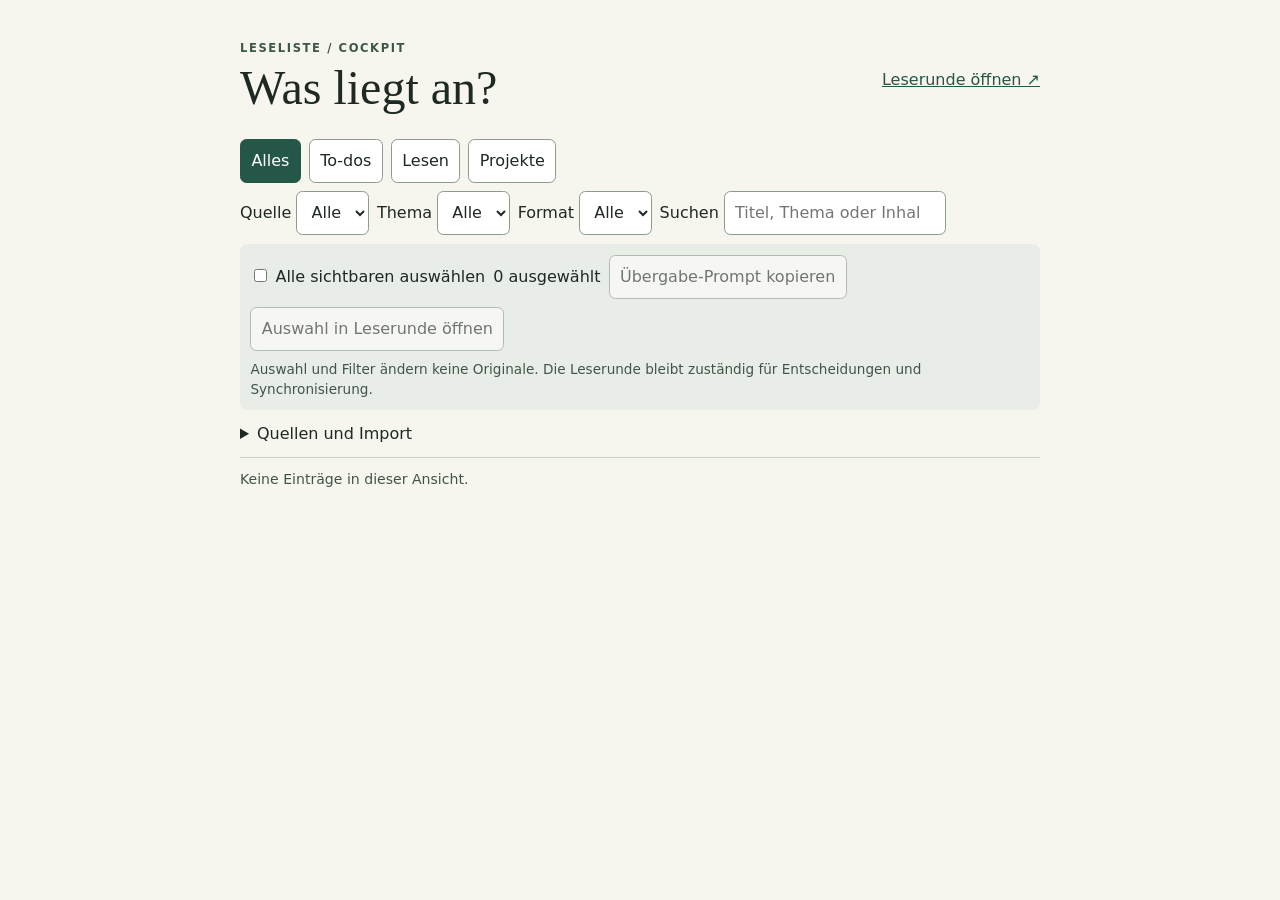
==== cockpit.html @ c9da0376 "Source projection: so-archive" ====
<!doctype html>
<html lang="de">
<head>
  <meta charset="utf-8">
  <meta name="viewport" content="width=device-width, initial-scale=1">
  <title>Cockpit · Leseliste</title>
  <link rel="stylesheet" href="/cockpit.css">
  <script src="/cockpit.js" defer></script>
</head>
<body>
  <main>
    <header><div><p class="mark">LESELISTE / COCKPIT</p><h1>Was liegt an?</h1></div><a href="/">Leserunde öffnen ↗</a></header>
    <div class="toolbar">
      <nav aria-label="Ansicht">
        <button type="button" data-kind="all" aria-pressed="true">Alles</button>
        <button type="button" data-kind="task" aria-pressed="false">To-dos</button>
        <button type="button" data-kind="reading" aria-pressed="false">Lesen</button>
        <button type="button" data-kind="project" aria-pressed="false">Projekte</button>
      </nav>
      <div class="filters">
        <label>Quelle <select id="sourceFilter"><option value="">Alle</option></select></label>
        <label>Thema <select id="topicFilter"><option value="">Alle</option></select></label>
        <label>Format <select id="formatFilter"><option value="">Alle</option></select></label>
        <label class="search">Suchen <input id="search" type="search" placeholder="Titel, Thema oder Inhalt"></label>
      </div>
    </div>
    <section class="bulk" aria-label="Mehrfachauswahl">
      <label><input id="selectVisible" type="checkbox"> Alle sichtbaren auswählen</label>
      <span id="selectionCount" aria-live="polite">0 ausgewählt</span>
      <button id="copyPrompts" type="button" disabled>Übergabe-Prompt kopieren</button>
      <button id="reviewSelected" type="button" disabled>Auswahl in Leserunde öffnen</button>
      <p>Auswahl und Filter ändern keine Originale. Die Leserunde bleibt zuständig für Entscheidungen und Synchronisierung.</p>
    </section>
    <details class="sources">
      <summary>Quellen und Import</summary>
      <p>Die Originale bleiben unverändert. Lokale Ordner und Keep-Exporte liest der Rechner, auf dem Leseliste läuft.</p>
      <ul id="sources"></ul>
      <button type="button" id="reload">Lokale Quellen neu laden</button>
      <button type="button" id="posteo">Tasks.org über Posteo abrufen</button>
    </details>
    <p id="count" role="status">Lade Einträge …</p>
    <ul aria-label="Einträge" id="items"></ul>
    <button type="button" id="more" hidden>Weitere Einträge anzeigen</button>
  </main>
</body>
</html>
---- cockpit.css ----
*{box-sizing:border-box}
:root{color-scheme:light;background:#f6f5ee;color:#1e2923;font:1rem/1.5 system-ui,sans-serif}
body{margin:0}main{width:min(880px,100%);margin:auto;padding:clamp(16px,4vw,40px)}
header,.toolbar,nav,.filters,.bulk{display:flex;align-items:center;justify-content:space-between;gap:.5rem;flex-wrap:wrap}
header{margin-bottom:1.2rem}h1{font:clamp(2rem,5vw,3rem)/1.1 Georgia,serif;margin:.1em 0}.mark{font-size:.72rem;color:#3e574b;letter-spacing:.14em;font-weight:750;margin:0}
a{color:#245748}button,input,select{font:inherit;color:inherit;border:1px solid #8b9b8f;background:#fff;border-radius:.4rem;min-height:44px;padding:.35rem .65rem}button{cursor:pointer}
button[aria-pressed=true]{background:#245748;border-color:#245748;color:white}button:disabled{opacity:.6;cursor:wait}
:focus-visible{outline:3px solid #316da2;outline-offset:3px}summary{cursor:pointer;width:fit-content}.search{display:flex;gap:.4rem;align-items:center}.search input{max-width:100%;min-width:0}.filters{justify-content:flex-start}.filters label{display:flex;gap:.3rem;align-items:center}
.bulk{justify-content:flex-start;margin:.6rem 0;padding:.65rem;background:#e9ede7;border-radius:.5rem}.bulk p{width:100%;margin:0;font-size:.85rem;color:#40554a}.bulk input{min-height:0}
.sources{margin-top:.75rem;border-bottom:1px solid #c9d1c8;padding-bottom:.7rem}.sources ul{padding-left:1.2rem}.sources button{margin:.25rem .25rem .25rem 0}
#count{font-size:.88rem;color:#40554a;margin:.7rem 0}#items{list-style:none;margin:0;padding:0;display:grid;gap:.45rem}
#items li{background:#fff;border:1px solid #dbe1d9;border-radius:.5rem;padding:.65rem .9rem;display:grid;grid-template-columns:auto 1fr;gap:.12rem .65rem;overflow-wrap:anywhere}
#items li>input{grid-row:1/5;align-self:start;min-height:0;margin:.2rem}#items small,#items strong,#items details,#items a{grid-column:2}
#items small{color:#41574c}#items p{white-space:pre-wrap;margin:.3rem 0}#items a,#items summary{width:fit-content;min-height:34px;display:inline-flex;align-items:center}#items summary::before{content:'›';margin-right:.45em}#more{margin-top:.7rem}
@media(max-width:500px){.search{width:100%}.search input{flex:1}.filters label{width:100%}.filters select{flex:1}}
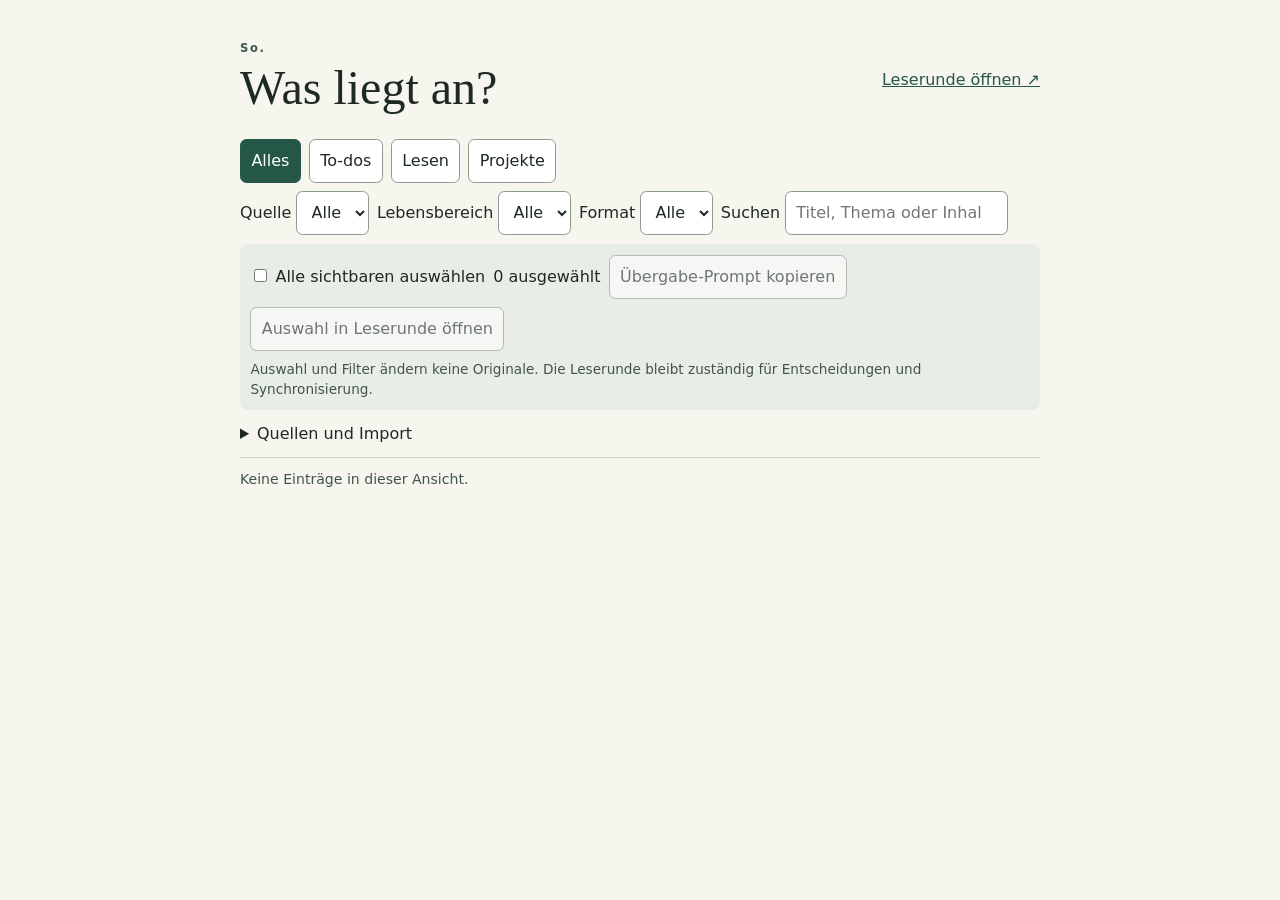
==== commit 21d349e5: "Make So list overview the first page" ====
--- a/cockpit.html
+++ b/cockpit.html
@@ -3,13 +3,13 @@
 <head>
   <meta charset="utf-8">
   <meta name="viewport" content="width=device-width, initial-scale=1">
-  <title>Cockpit · Leseliste</title>
+  <title>So. · Übersicht</title>
   <link rel="stylesheet" href="/cockpit.css">
   <script src="/cockpit.js" defer></script>
 </head>
 <body>
   <main>
-    <header><div><p class="mark">LESELISTE / COCKPIT</p><h1>Was liegt an?</h1></div><a href="/">Leserunde öffnen ↗</a></header>
+    <header><div><p class="mark">So.</p><h1>Was liegt an?</h1></div><a href="/reader">Leserunde öffnen ↗</a></header>
     <div class="toolbar">
       <nav aria-label="Ansicht">
         <button type="button" data-kind="all" aria-pressed="true">Alles</button>
@@ -19,7 +19,7 @@
       </nav>
       <div class="filters">
         <label>Quelle <select id="sourceFilter"><option value="">Alle</option></select></label>
-        <label>Thema <select id="topicFilter"><option value="">Alle</option></select></label>
+        <label>Lebensbereich <select id="topicFilter"><option value="">Alle</option></select></label>
         <label>Format <select id="formatFilter"><option value="">Alle</option></select></label>
         <label class="search">Suchen <input id="search" type="search" placeholder="Titel, Thema oder Inhalt"></label>
       </div>
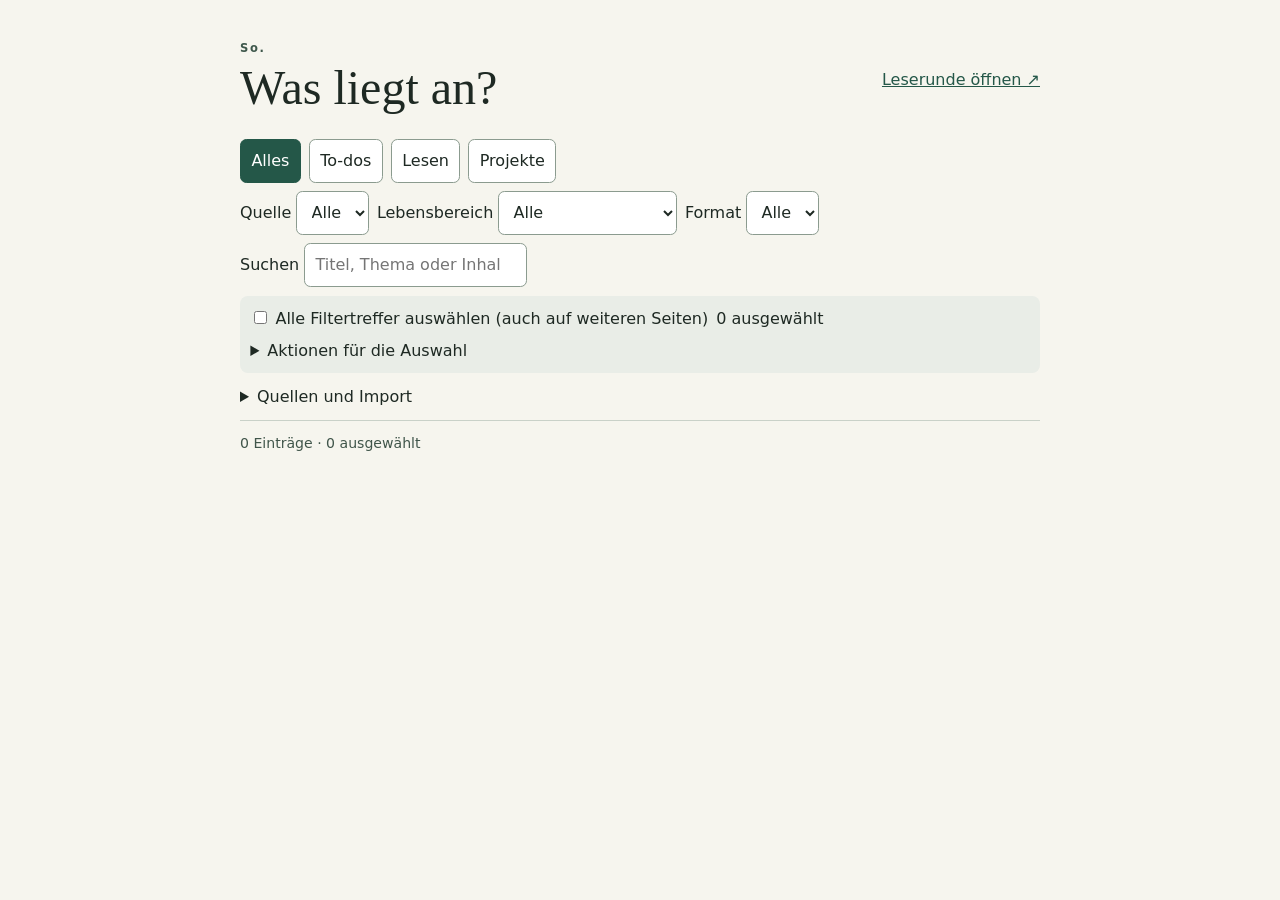
==== commit 803684ce: "Make cockpit batches reviewable without writing to sources" ====
--- a/cockpit.html
+++ b/cockpit.html
@@ -25,11 +25,17 @@
       </div>
     </div>
     <section class="bulk" aria-label="Mehrfachauswahl">
-      <label><input id="selectVisible" type="checkbox"> Alle sichtbaren auswählen</label>
+      <label><input id="selectVisible" type="checkbox"> Alle Filtertreffer auswählen (auch auf weiteren Seiten)</label>
       <span id="selectionCount" aria-live="polite">0 ausgewählt</span>
-      <button id="copyPrompts" type="button" disabled>Übergabe-Prompt kopieren</button>
-      <button id="reviewSelected" type="button" disabled>Auswahl in Leserunde öffnen</button>
-      <p>Auswahl und Filter ändern keine Originale. Die Leserunde bleibt zuständig für Entscheidungen und Synchronisierung.</p>
+      <details id="batchTools"><summary>Aktionen für die Auswahl</summary>
+      <button id="copyPrompts" type="button" disabled>Übergabe ansehen</button>
+      <button id="reviewSelected" type="button" disabled>Linkstapel prüfen</button>
+      <label>Lebensbereich <input id="bulkArea" type="text" list="areaSuggestions" placeholder="Zuordnung (optional)"></label><datalist id="areaSuggestions"></datalist>
+      <button id="assignArea" type="button" disabled>Zuordnung speichern</button>
+      <button id="deleteSelected" type="button" disabled>Aus Auswahl ausblenden (Delete)</button><button id="undoDelete" type="button" disabled>Letztes Ausblenden rückgängig</button>
+      <label>Eigene Nachricht <input id="handoffNote" type="text" maxlength="500" placeholder="Optional"></label>
+      <p>Auswahl, Vormerken und Undo ändern keine Originale. Zuordnungen werden lokal gespeichert. Weitergabe erfolgt nur nach manueller Prüfung.</p>
+      </details>
     </section>
     <details class="sources">
       <summary>Quellen und Import</summary>
@@ -42,5 +48,7 @@
     <ul aria-label="Einträge" id="items"></ul>
     <button type="button" id="more" hidden>Weitere Einträge anzeigen</button>
   </main>
+  <dialog id="reviewDialog"><h2>Auswahl öffnen</h2><p id="reviewCount"></p><button type="button" id="openBatch">Links in Tabs öffnen</button><div id="reviewLinks"></div><form method="dialog"><button>Schließen</button></form></dialog>
+  <dialog id="previewDialog"><h2>Manuelle Vorschau für Hermes</h2><p>Es wird nichts gesendet. Prüfe den Text und kopiere ihn erst auf Wunsch.</p><textarea id="previewText" rows="14"></textarea><p id="previewStatus" role="status"></p><button id="copyPreview" type="button">Vorschau kopieren</button><form method="dialog"><button>Schließen</button></form></dialog>
 </body>
 </html>
--- a/cockpit.css
+++ b/cockpit.css
@@ -11,5 +11,7 @@
 #count{font-size:.88rem;color:#40554a;margin:.7rem 0}#items{list-style:none;margin:0;padding:0;display:grid;gap:.45rem}
 #items li{background:#fff;border:1px solid #dbe1d9;border-radius:.5rem;padding:.65rem .9rem;display:grid;grid-template-columns:auto 1fr;gap:.12rem .65rem;overflow-wrap:anywhere}
 #items li>input{grid-row:1/5;align-self:start;min-height:0;margin:.2rem}#items small,#items strong,#items details,#items a{grid-column:2}
+#items .row-area{grid-column:2;width:fit-content;max-width:100%;min-height:38px}
 #items small{color:#41574c}#items p{white-space:pre-wrap;margin:.3rem 0}#items a,#items summary{width:fit-content;min-height:34px;display:inline-flex;align-items:center}#items summary::before{content:'›';margin-right:.45em}#more{margin-top:.7rem}
-@media(max-width:500px){.search{width:100%}.search input{flex:1}.filters label{width:100%}.filters select{flex:1}}
+dialog{width:min(640px,calc(100% - 24px));max-height:85vh;overflow:auto;border:1px solid #8b9b8f;border-radius:.6rem;background:#f6f5ee;color:#1e2923}dialog::backdrop{background:#17251dcc}dialog textarea{width:100%;min-height:14rem;resize:vertical}#reviewLinks{display:grid;gap:.5rem;overflow-wrap:anywhere}
+@media(max-width:500px){main{padding:14px}.search{width:100%}.search input{flex:1}.filters label{width:100%}.filters select{flex:1}.bulk>*{width:100%}.bulk label{display:grid;gap:.25rem}#items li{padding:.65rem}#items .row-area{width:100%}}
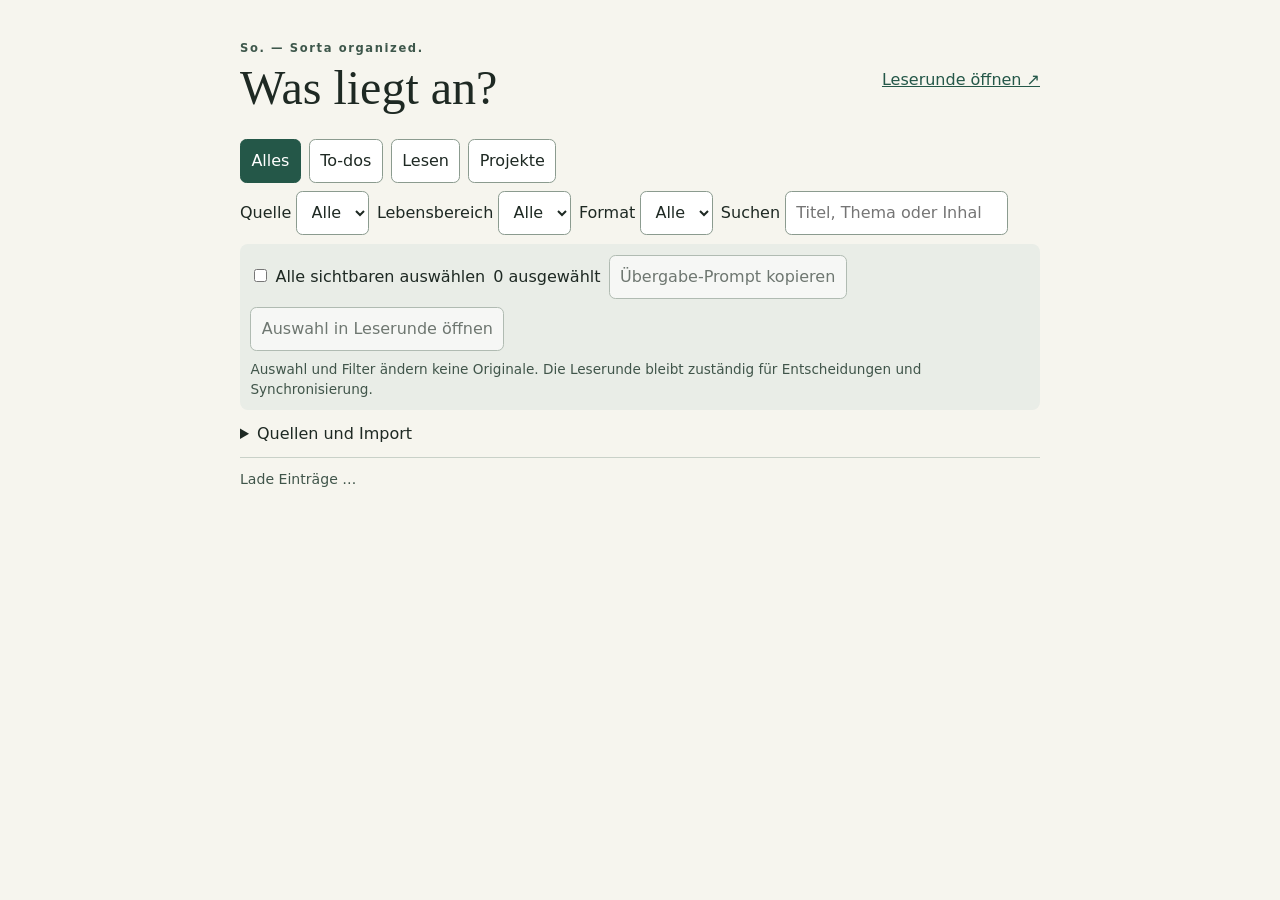
==== commit 2cb1b628: "Give the So. overview its Sorta organized tagline" ====
--- a/cockpit.html
+++ b/cockpit.html
@@ -9,7 +9,7 @@
 </head>
 <body>
   <main>
-    <header><div><p class="mark">So.</p><h1>Was liegt an?</h1></div><a href="/reader">Leserunde öffnen ↗</a></header>
+    <header><div><p class="mark">So. — <span lang="en">Sorta organized.</span></p><h1>Was liegt an?</h1></div><a href="/reader">Leserunde öffnen ↗</a></header>
     <div class="toolbar">
       <nav aria-label="Ansicht">
         <button type="button" data-kind="all" aria-pressed="true">Alles</button>
@@ -25,17 +25,11 @@
       </div>
     </div>
     <section class="bulk" aria-label="Mehrfachauswahl">
-      <label><input id="selectVisible" type="checkbox"> Alle Filtertreffer auswählen (auch auf weiteren Seiten)</label>
+      <label><input id="selectVisible" type="checkbox"> Alle sichtbaren auswählen</label>
       <span id="selectionCount" aria-live="polite">0 ausgewählt</span>
-      <details id="batchTools"><summary>Aktionen für die Auswahl</summary>
-      <button id="copyPrompts" type="button" disabled>Übergabe ansehen</button>
-      <button id="reviewSelected" type="button" disabled>Linkstapel prüfen</button>
-      <label>Lebensbereich <input id="bulkArea" type="text" list="areaSuggestions" placeholder="Zuordnung (optional)"></label><datalist id="areaSuggestions"></datalist>
-      <button id="assignArea" type="button" disabled>Zuordnung speichern</button>
-      <button id="deleteSelected" type="button" disabled>Aus Auswahl ausblenden (Delete)</button><button id="undoDelete" type="button" disabled>Letztes Ausblenden rückgängig</button>
-      <label>Eigene Nachricht <input id="handoffNote" type="text" maxlength="500" placeholder="Optional"></label>
-      <p>Auswahl, Vormerken und Undo ändern keine Originale. Zuordnungen werden lokal gespeichert. Weitergabe erfolgt nur nach manueller Prüfung.</p>
-      </details>
+      <button id="copyPrompts" type="button" disabled>Übergabe-Prompt kopieren</button>
+      <button id="reviewSelected" type="button" disabled>Auswahl in Leserunde öffnen</button>
+      <p>Auswahl und Filter ändern keine Originale. Die Leserunde bleibt zuständig für Entscheidungen und Synchronisierung.</p>
     </section>
     <details class="sources">
       <summary>Quellen und Import</summary>
@@ -48,7 +42,5 @@
     <ul aria-label="Einträge" id="items"></ul>
     <button type="button" id="more" hidden>Weitere Einträge anzeigen</button>
   </main>
-  <dialog id="reviewDialog"><h2>Auswahl öffnen</h2><p id="reviewCount"></p><button type="button" id="openBatch">Links in Tabs öffnen</button><div id="reviewLinks"></div><form method="dialog"><button>Schließen</button></form></dialog>
-  <dialog id="previewDialog"><h2>Manuelle Vorschau für Hermes</h2><p>Es wird nichts gesendet. Prüfe den Text und kopiere ihn erst auf Wunsch.</p><textarea id="previewText" rows="14"></textarea><p id="previewStatus" role="status"></p><button id="copyPreview" type="button">Vorschau kopieren</button><form method="dialog"><button>Schließen</button></form></dialog>
 </body>
 </html>
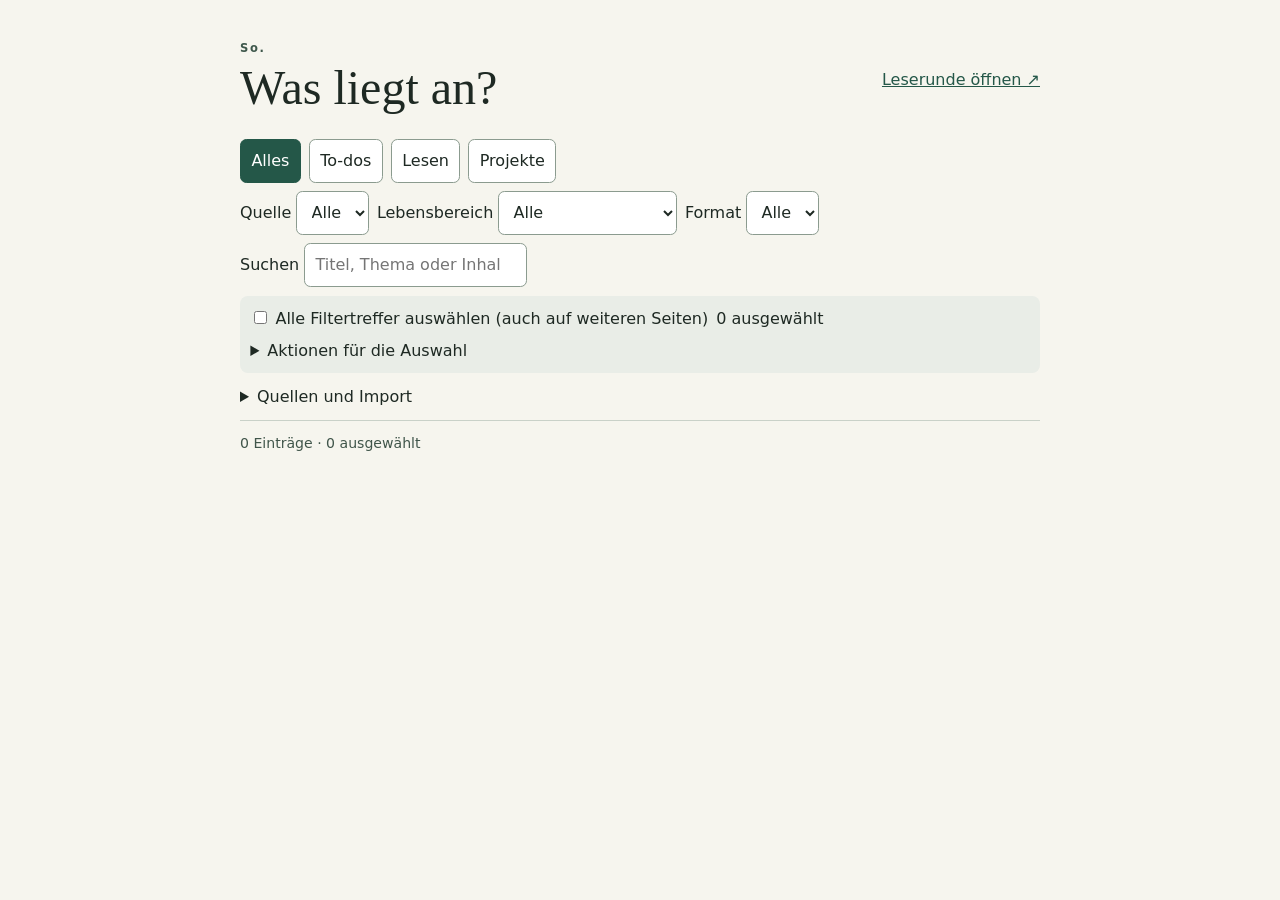
==== commit 0aa838b3: "Merge pull request #4 from icon3333/hermes/sol62-arbeitsrunde Sol 6.2: lokale Arbeitsrunde für gemis" ====
--- a/cockpit.html
+++ b/cockpit.html
@@ -9,7 +9,7 @@
 </head>
 <body>
   <main>
-    <header><div><p class="mark">So. — <span lang="en">Sorta organized.</span></p><h1>Was liegt an?</h1></div><a href="/reader">Leserunde öffnen ↗</a></header>
+    <header><div><p class="mark">So.</p><h1>Was liegt an?</h1></div><a href="/reader">Leserunde öffnen ↗</a></header>
     <div class="toolbar">
       <nav aria-label="Ansicht">
         <button type="button" data-kind="all" aria-pressed="true">Alles</button>
@@ -25,11 +25,17 @@
       </div>
     </div>
     <section class="bulk" aria-label="Mehrfachauswahl">
-      <label><input id="selectVisible" type="checkbox"> Alle sichtbaren auswählen</label>
+      <label><input id="selectVisible" type="checkbox"> Alle Filtertreffer auswählen (auch auf weiteren Seiten)</label>
       <span id="selectionCount" aria-live="polite">0 ausgewählt</span>
-      <button id="copyPrompts" type="button" disabled>Übergabe-Prompt kopieren</button>
-      <button id="reviewSelected" type="button" disabled>Auswahl in Leserunde öffnen</button>
-      <p>Auswahl und Filter ändern keine Originale. Die Leserunde bleibt zuständig für Entscheidungen und Synchronisierung.</p>
+      <details id="batchTools"><summary>Aktionen für die Auswahl</summary>
+      <button id="copyPrompts" type="button" disabled>Übergabe ansehen</button>
+      <button id="reviewSelected" type="button" disabled>Linkstapel prüfen</button>
+      <label>Lebensbereich <input id="bulkArea" type="text" list="areaSuggestions" placeholder="Zuordnung (optional)"></label><datalist id="areaSuggestions"></datalist>
+      <button id="assignArea" type="button" disabled>Zuordnung speichern</button>
+      <button id="deleteSelected" type="button" disabled>Aus Auswahl ausblenden (Delete)</button><button id="undoDelete" type="button" disabled>Letztes Ausblenden rückgängig</button>
+      <label>Eigene Nachricht <input id="handoffNote" type="text" maxlength="500" placeholder="Optional"></label>
+      <p>Auswahl, Vormerken und Undo ändern keine Originale. Zuordnungen werden lokal gespeichert. Weitergabe erfolgt nur nach manueller Prüfung.</p>
+      </details>
     </section>
     <details class="sources">
       <summary>Quellen und Import</summary>
@@ -42,5 +48,7 @@
     <ul aria-label="Einträge" id="items"></ul>
     <button type="button" id="more" hidden>Weitere Einträge anzeigen</button>
   </main>
+  <dialog id="reviewDialog"><h2>Auswahl öffnen</h2><p id="reviewCount"></p><button type="button" id="openBatch">Links in Tabs öffnen</button><div id="reviewLinks"></div><form method="dialog"><button>Schließen</button></form></dialog>
+  <dialog id="previewDialog"><h2>Manuelle Vorschau für Hermes</h2><p>Es wird nichts gesendet. Prüfe den Text und kopiere ihn erst auf Wunsch.</p><textarea id="previewText" rows="14"></textarea><p id="previewStatus" role="status"></p><button id="copyPreview" type="button">Vorschau kopieren</button><form method="dialog"><button>Schließen</button></form></dialog>
 </body>
 </html>
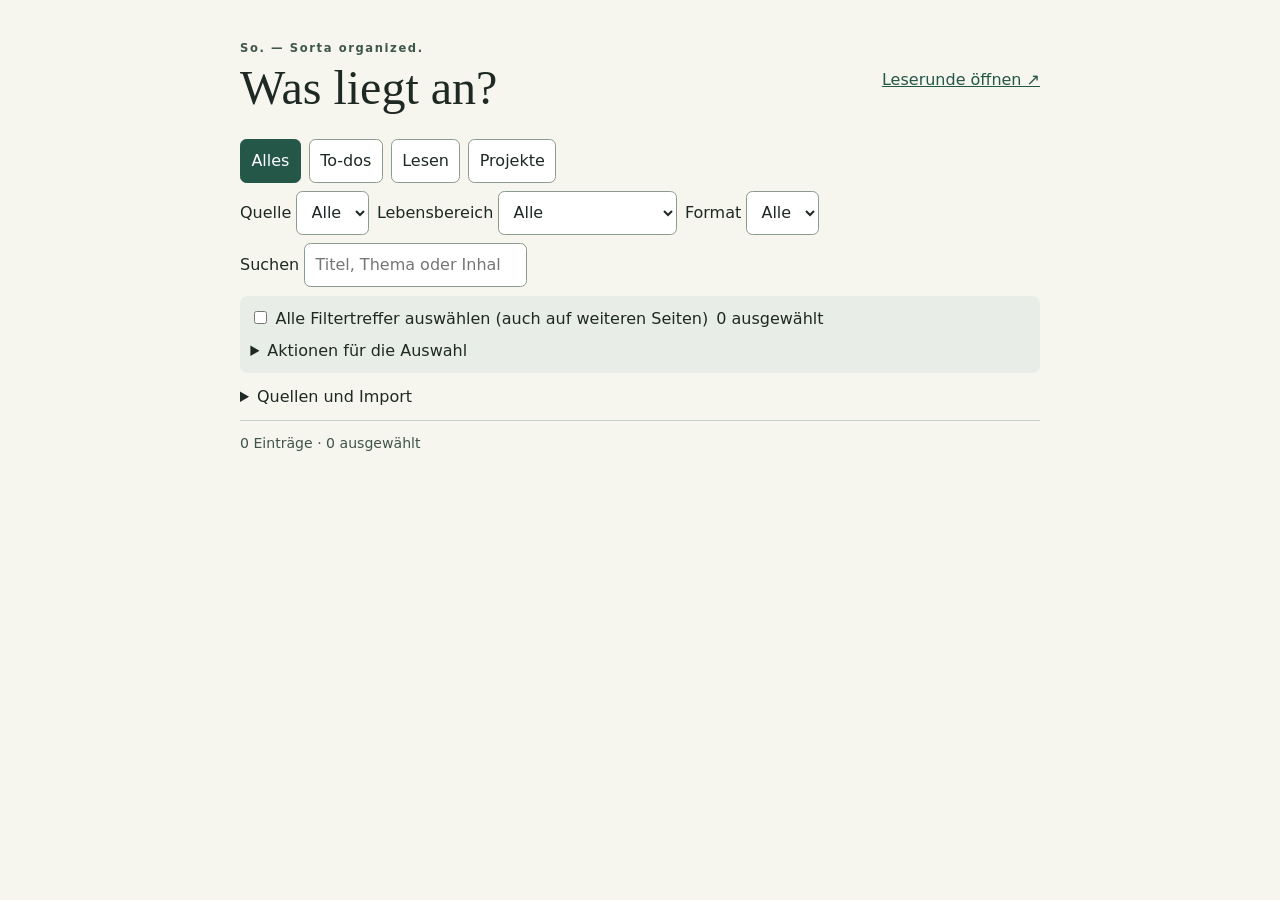
==== commit 982d11fd: "Merge pull request #5 from icon3333/hermes/sorta-organized Add “Sorta organized.” to the So. overvie" ====
--- a/cockpit.html
+++ b/cockpit.html
@@ -9,7 +9,7 @@
 </head>
 <body>
   <main>
-    <header><div><p class="mark">So.</p><h1>Was liegt an?</h1></div><a href="/reader">Leserunde öffnen ↗</a></header>
+    <header><div><p class="mark">So. — <span lang="en">Sorta organized.</span></p><h1>Was liegt an?</h1></div><a href="/reader">Leserunde öffnen ↗</a></header>
     <div class="toolbar">
       <nav aria-label="Ansicht">
         <button type="button" data-kind="all" aria-pressed="true">Alles</button>
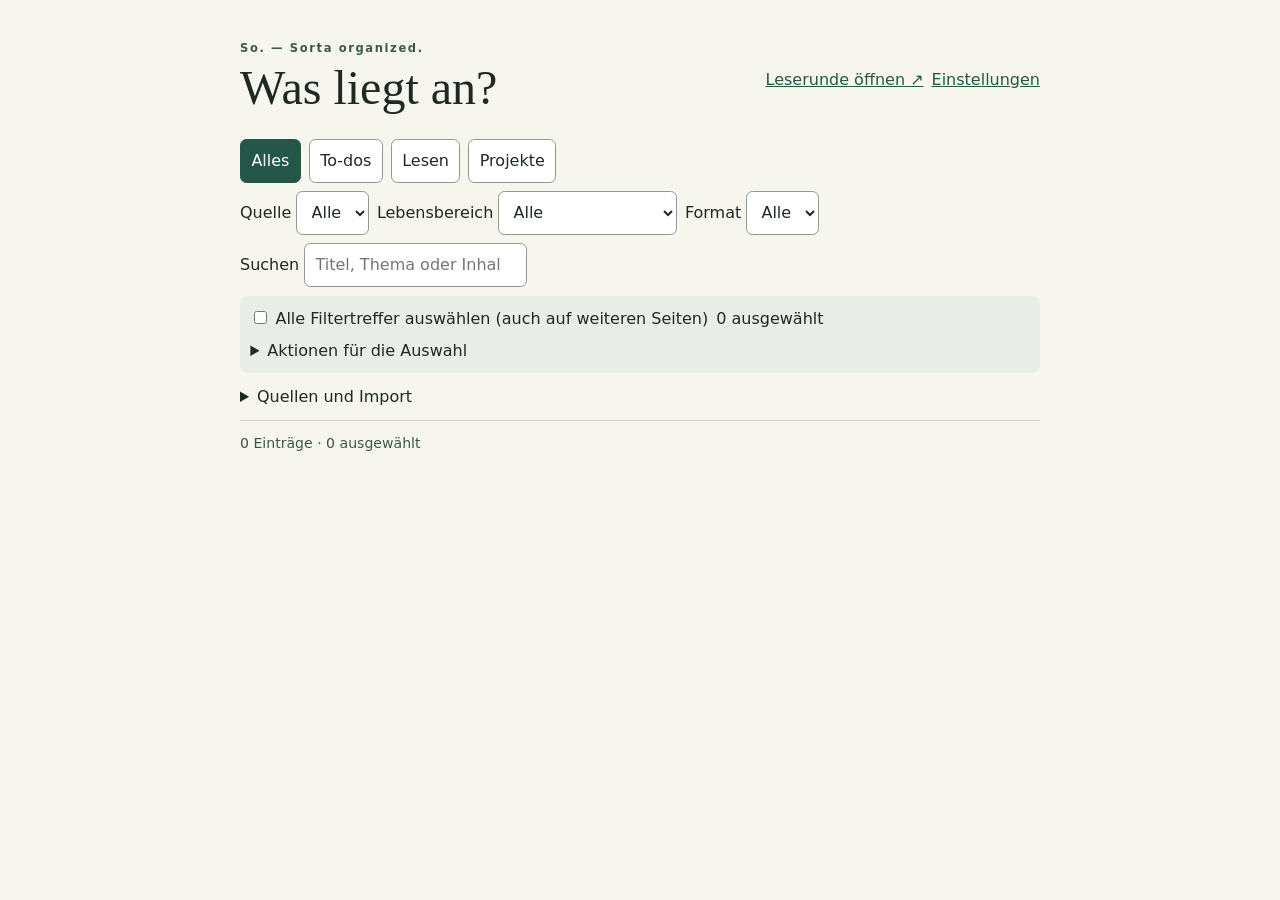
==== commit 7efae0a6: "Manage tested connections and local imports from one settings page" ====
--- a/cockpit.html
+++ b/cockpit.html
@@ -9,7 +9,7 @@
 </head>
 <body>
   <main>
-    <header><div><p class="mark">So. — <span lang="en">Sorta organized.</span></p><h1>Was liegt an?</h1></div><a href="/reader">Leserunde öffnen ↗</a></header>
+    <header><div><p class="mark">So. — <span lang="en">Sorta organized.</span></p><h1>Was liegt an?</h1></div><nav aria-label="Hauptnavigation"><a href="/reader">Leserunde öffnen ↗</a> <a href="/settings">Einstellungen</a></nav></header>
     <div class="toolbar">
       <nav aria-label="Ansicht">
         <button type="button" data-kind="all" aria-pressed="true">Alles</button>
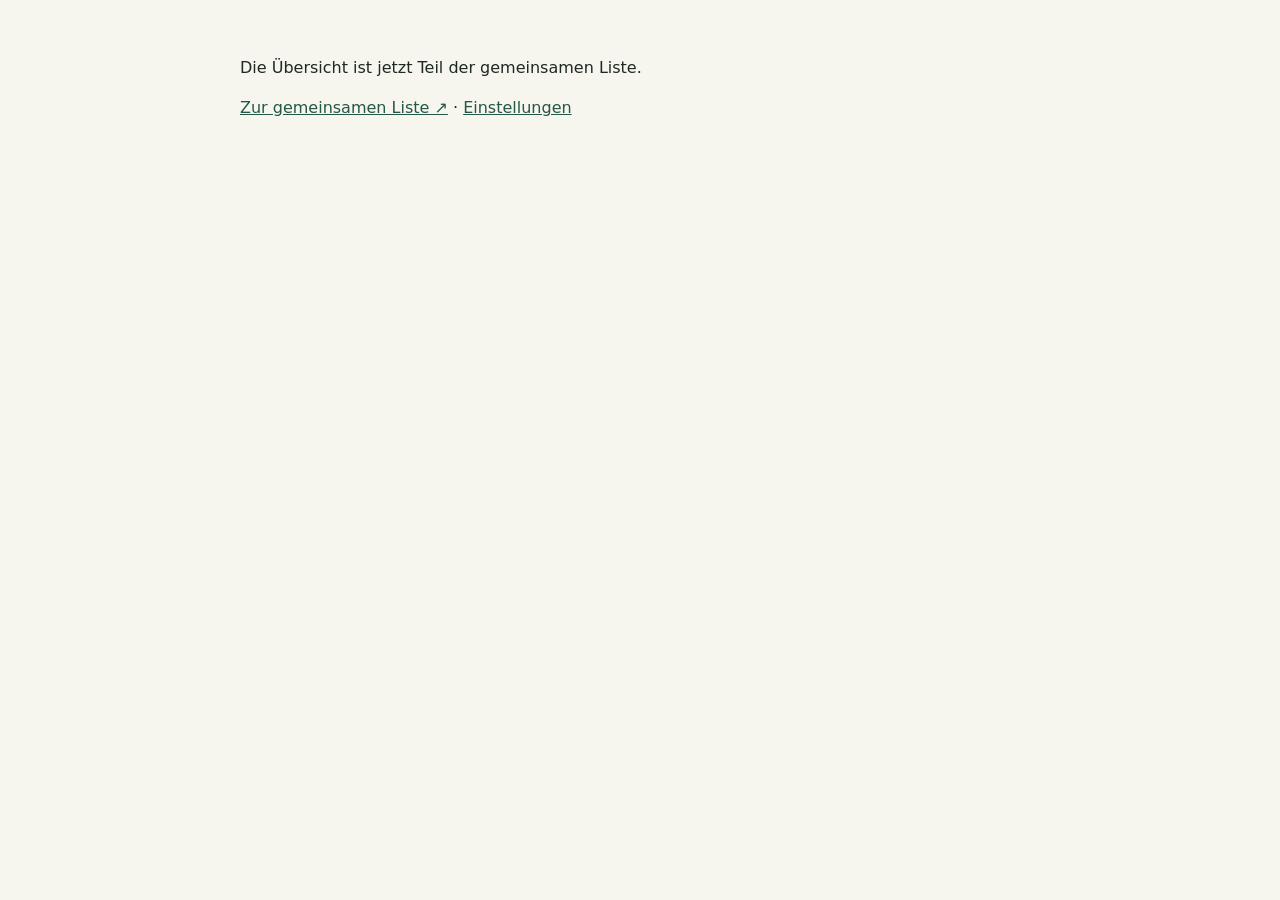
==== commit f6aa5d92: "Make So. a single reader-first workspace across sources" ====
--- a/cockpit.html
+++ b/cockpit.html
@@ -8,47 +8,6 @@
   <script src="/cockpit.js" defer></script>
 </head>
 <body>
-  <main>
-    <header><div><p class="mark">So. — <span lang="en">Sorta organized.</span></p><h1>Was liegt an?</h1></div><nav aria-label="Hauptnavigation"><a href="/reader">Leserunde öffnen ↗</a> <a href="/settings">Einstellungen</a></nav></header>
-    <div class="toolbar">
-      <nav aria-label="Ansicht">
-        <button type="button" data-kind="all" aria-pressed="true">Alles</button>
-        <button type="button" data-kind="task" aria-pressed="false">To-dos</button>
-        <button type="button" data-kind="reading" aria-pressed="false">Lesen</button>
-        <button type="button" data-kind="project" aria-pressed="false">Projekte</button>
-      </nav>
-      <div class="filters">
-        <label>Quelle <select id="sourceFilter"><option value="">Alle</option></select></label>
-        <label>Lebensbereich <select id="topicFilter"><option value="">Alle</option></select></label>
-        <label>Format <select id="formatFilter"><option value="">Alle</option></select></label>
-        <label class="search">Suchen <input id="search" type="search" placeholder="Titel, Thema oder Inhalt"></label>
-      </div>
-    </div>
-    <section class="bulk" aria-label="Mehrfachauswahl">
-      <label><input id="selectVisible" type="checkbox"> Alle Filtertreffer auswählen (auch auf weiteren Seiten)</label>
-      <span id="selectionCount" aria-live="polite">0 ausgewählt</span>
-      <details id="batchTools"><summary>Aktionen für die Auswahl</summary>
-      <button id="copyPrompts" type="button" disabled>Übergabe ansehen</button>
-      <button id="reviewSelected" type="button" disabled>Linkstapel prüfen</button>
-      <label>Lebensbereich <input id="bulkArea" type="text" list="areaSuggestions" placeholder="Zuordnung (optional)"></label><datalist id="areaSuggestions"></datalist>
-      <button id="assignArea" type="button" disabled>Zuordnung speichern</button>
-      <button id="deleteSelected" type="button" disabled>Aus Auswahl ausblenden (Delete)</button><button id="undoDelete" type="button" disabled>Letztes Ausblenden rückgängig</button>
-      <label>Eigene Nachricht <input id="handoffNote" type="text" maxlength="500" placeholder="Optional"></label>
-      <p>Auswahl, Vormerken und Undo ändern keine Originale. Zuordnungen werden lokal gespeichert. Weitergabe erfolgt nur nach manueller Prüfung.</p>
-      </details>
-    </section>
-    <details class="sources">
-      <summary>Quellen und Import</summary>
-      <p>Die Originale bleiben unverändert. Lokale Ordner und Keep-Exporte liest der Rechner, auf dem Leseliste läuft.</p>
-      <ul id="sources"></ul>
-      <button type="button" id="reload">Lokale Quellen neu laden</button>
-      <button type="button" id="posteo">Tasks.org über Posteo abrufen</button>
-    </details>
-    <p id="count" role="status">Lade Einträge …</p>
-    <ul aria-label="Einträge" id="items"></ul>
-    <button type="button" id="more" hidden>Weitere Einträge anzeigen</button>
-  </main>
-  <dialog id="reviewDialog"><h2>Auswahl öffnen</h2><p id="reviewCount"></p><button type="button" id="openBatch">Links in Tabs öffnen</button><div id="reviewLinks"></div><form method="dialog"><button>Schließen</button></form></dialog>
-  <dialog id="previewDialog"><h2>Manuelle Vorschau für Hermes</h2><p>Es wird nichts gesendet. Prüfe den Text und kopiere ihn erst auf Wunsch.</p><textarea id="previewText" rows="14"></textarea><p id="previewStatus" role="status"></p><button id="copyPreview" type="button">Vorschau kopieren</button><form method="dialog"><button>Schließen</button></form></dialog>
+  <main><p>Die Übersicht ist jetzt Teil der gemeinsamen Liste.</p><p><a href="/reader">Zur gemeinsamen Liste ↗</a> · <a href="/settings">Einstellungen</a></p></main>
 </body>
 </html>
